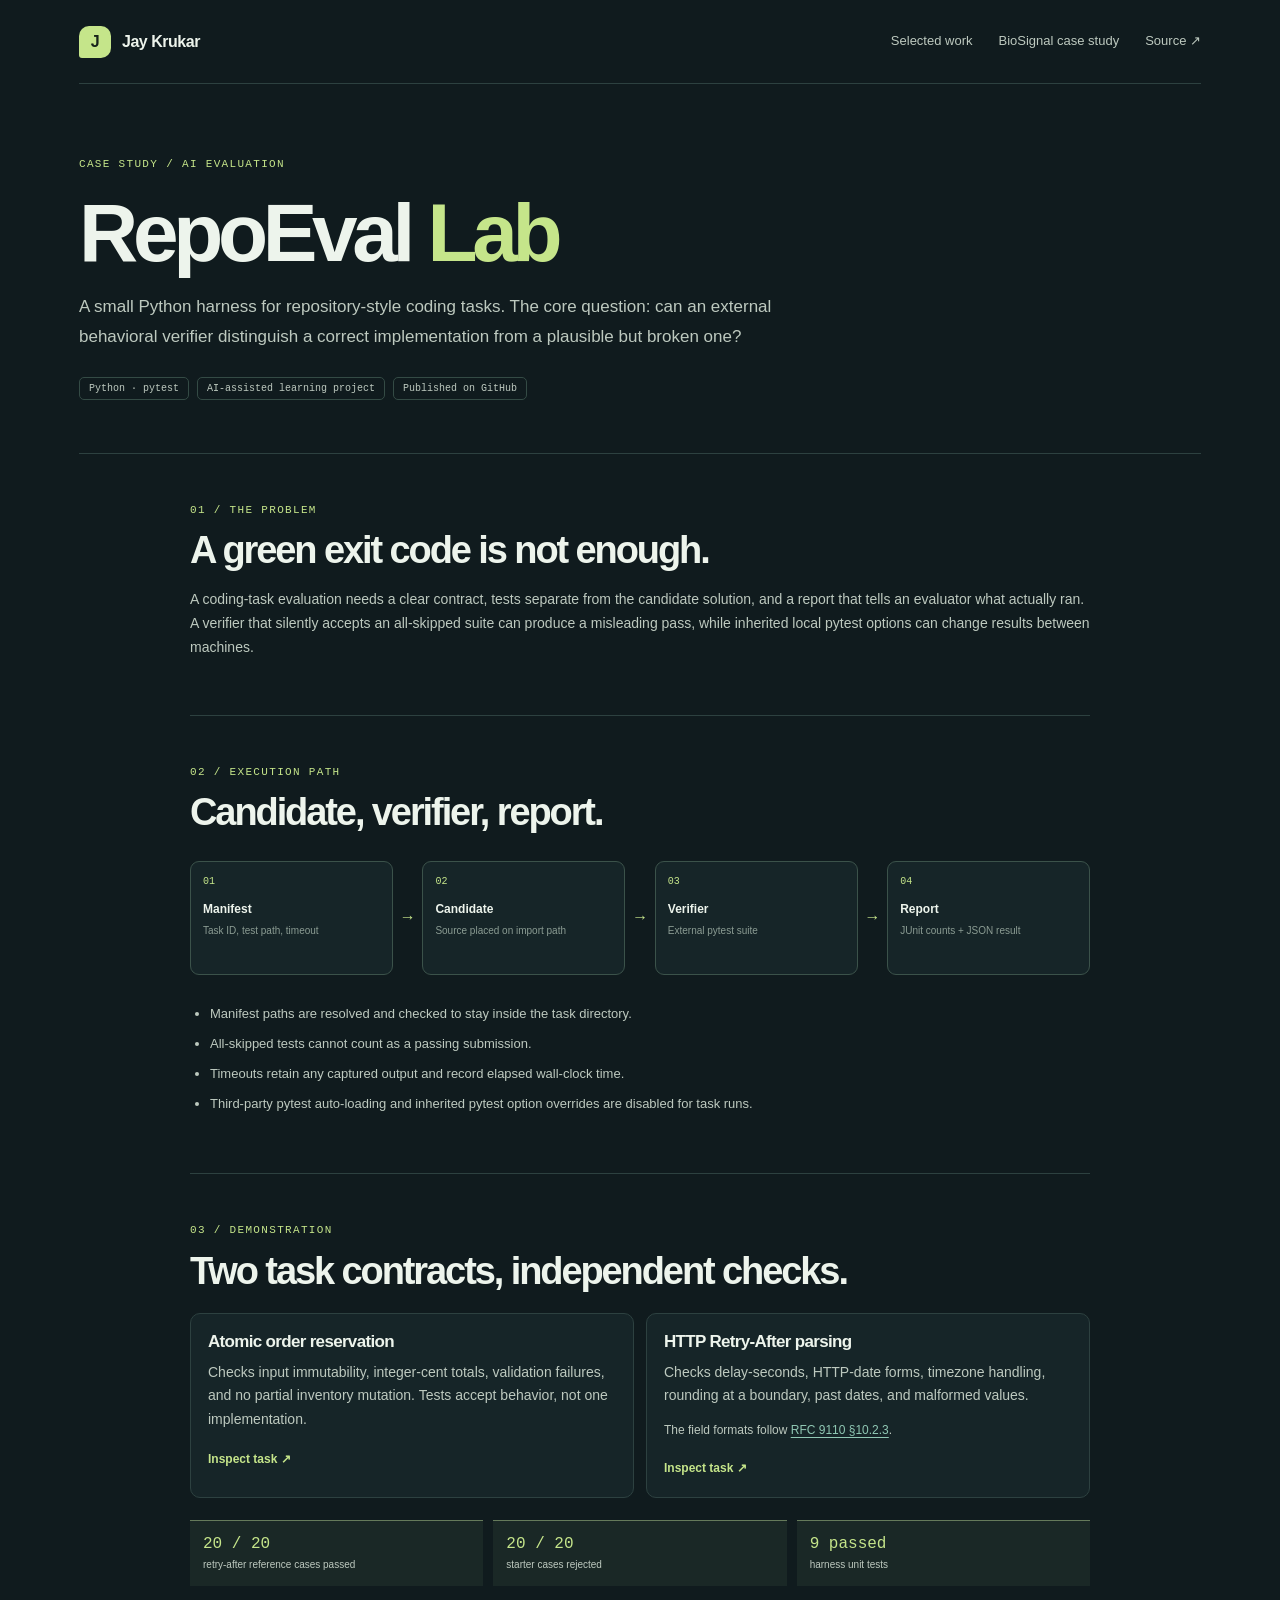
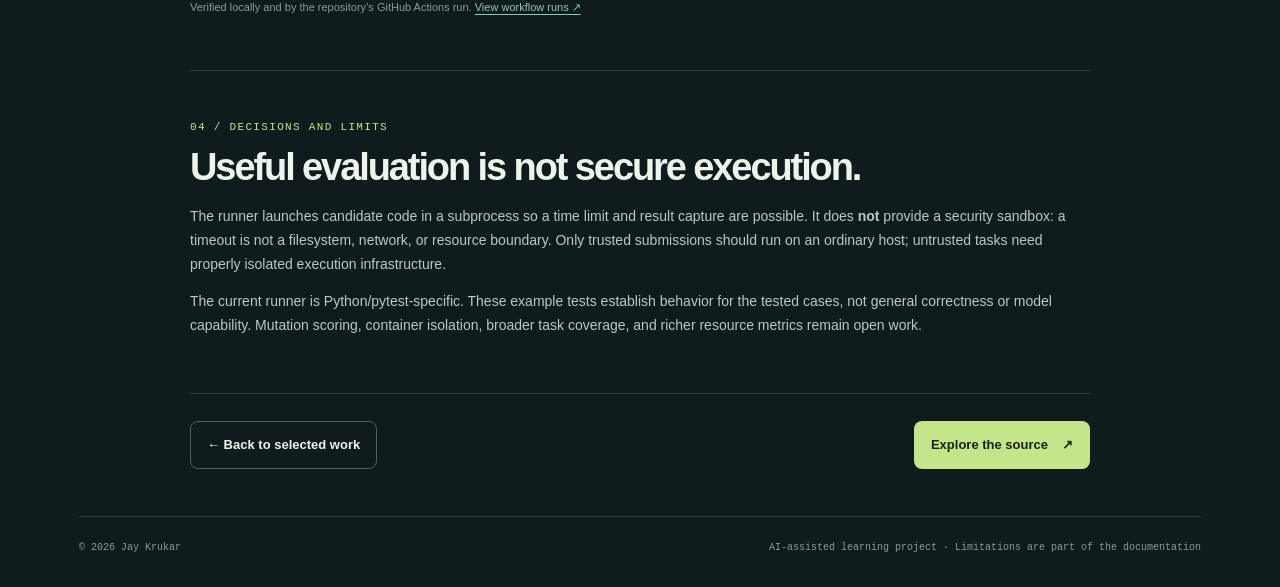
==== case-study-repoeval.html @ e74987b8 "Add technical case studies and portfolio refinements" ====
<!doctype html>
<html lang="en">
<head>
  <meta charset="utf-8">
  <meta name="viewport" content="width=device-width, initial-scale=1">
  <meta name="description" content="RepoEval Lab case study: a Python evaluation harness with external verifiers, timeout reporting, and independent coding tasks.">
  <meta name="theme-color" content="#101b1e">
  <meta property="og:type" content="article">
  <meta property="og:title" content="RepoEval Lab — Jay Krukar">
  <meta property="og:description" content="An inspectable coding-task verifier with independent tests and explicit limits.">
  <title>RepoEval Lab — Jay Krukar</title>
  <link rel="icon" href="favicon.svg" type="image/svg+xml">
  <link rel="canonical" href="https://jaykrukar.github.io/portfolio-site/case-study-repoeval.html">
  <link rel="stylesheet" href="styles.css">
</head>
<body>
  <a class="skip-link" href="#main">Skip to content</a>
  <div class="shell">
    <nav class="top-nav" aria-label="Primary navigation">
      <a class="brand" href="index.html"><span class="brand-mark" aria-hidden="true">J</span><span>Jay Krukar</span></a>
      <div class="nav-links"><a href="index.html#work">Selected work</a><a href="case-study-biosignal.html">BioSignal case study</a><a href="https://github.com/jaykrukar/repoeval-lab">Source ↗</a></div>
    </nav>
    <header class="case-hero">
      <p class="overline">Case study / AI evaluation</p>
      <h1>RepoEval <em>Lab</em></h1>
      <p class="lede">A small Python harness for repository-style coding tasks. The core question: can an external behavioral verifier distinguish a correct implementation from a plausible but broken one?</p>
      <div class="case-meta"><span>Python · pytest</span><span>AI-assisted learning project</span><span>Published on GitHub</span></div>
    </header>
    <main id="main" class="case-main">
      <section class="case-section">
        <p class="overline">01 / The problem</p>
        <h2>A green exit code is not enough.</h2>
        <p>A coding-task evaluation needs a clear contract, tests separate from the candidate solution, and a report that tells an evaluator what actually ran. A verifier that silently accepts an all-skipped suite can produce a misleading pass, while inherited local pytest options can change results between machines.</p>
      </section>
      <section class="case-section">
        <p class="overline">02 / Execution path</p>
        <h2>Candidate, verifier, report.</h2>
        <div class="flow" role="img" aria-label="Evaluation flow: task manifest and candidate directory enter a pytest subprocess, which produces a JUnit result and structured JSON report.">
          <div class="flow-step"><span>01</span><strong>Manifest</strong><small>Task ID, test path, timeout</small></div><span class="flow-arrow" aria-hidden="true">→</span>
          <div class="flow-step"><span>02</span><strong>Candidate</strong><small>Source placed on import path</small></div><span class="flow-arrow" aria-hidden="true">→</span>
          <div class="flow-step"><span>03</span><strong>Verifier</strong><small>External pytest suite</small></div><span class="flow-arrow" aria-hidden="true">→</span>
          <div class="flow-step"><span>04</span><strong>Report</strong><small>JUnit counts + JSON result</small></div>
        </div>
        <ul class="case-list">
          <li>Manifest paths are resolved and checked to stay inside the task directory.</li>
          <li>All-skipped tests cannot count as a passing submission.</li>
          <li>Timeouts retain any captured output and record elapsed wall-clock time.</li>
          <li>Third-party pytest auto-loading and inherited pytest option overrides are disabled for task runs.</li>
        </ul>
      </section>
      <section class="case-section">
        <p class="overline">03 / Demonstration</p>
        <h2>Two task contracts, independent checks.</h2>
        <div class="case-grid">
          <article class="case-card"><h3>Atomic order reservation</h3><p>Checks input immutability, integer-cent totals, validation failures, and no partial inventory mutation. Tests accept behavior, not one implementation.</p><a class="repo-link" href="https://github.com/jaykrukar/repoeval-lab/tree/main/examples/order-reservation">Inspect task ↗</a></article>
          <article class="case-card"><h3>HTTP Retry-After parsing</h3><p>Checks delay-seconds, HTTP-date forms, timezone handling, rounding at a boundary, past dates, and malformed values.</p><p class="source-note">The field formats follow <a href="https://www.rfc-editor.org/rfc/rfc9110.html#section-10.2.3">RFC 9110 §10.2.3</a>.</p><a class="repo-link" href="https://github.com/jaykrukar/repoeval-lab/tree/main/examples/retry-after">Inspect task ↗</a></article>
        </div>
        <div class="result-strip"><div><span class="result-value">20 / 20</span><span class="result-label">retry-after reference cases passed</span></div><div><span class="result-value">20 / 20</span><span class="result-label">starter cases rejected</span></div><div><span class="result-value">9 passed</span><span class="result-label">harness unit tests</span></div></div>
        <p class="source-note">Verified locally and by the repository’s GitHub Actions run. <a href="https://github.com/jaykrukar/repoeval-lab/actions">View workflow runs ↗</a></p>
      </section>
      <section class="case-section">
        <p class="overline">04 / Decisions and limits</p>
        <h2>Useful evaluation is not secure execution.</h2>
        <p>The runner launches candidate code in a subprocess so a time limit and result capture are possible. It does <strong>not</strong> provide a security sandbox: a timeout is not a filesystem, network, or resource boundary. Only trusted submissions should run on an ordinary host; untrusted tasks need properly isolated execution infrastructure.</p>
        <p>The current runner is Python/pytest-specific. These example tests establish behavior for the tested cases, not general correctness or model capability. Mutation scoring, container isolation, broader task coverage, and richer resource metrics remain open work.</p>
      </section>
      <div class="case-footer-links"><a class="button secondary" href="index.html#work">← Back to selected work</a><a class="button primary" href="https://github.com/jaykrukar/repoeval-lab">Explore the source <span aria-hidden="true">↗</span></a></div>
    </main>
    <footer><span>© <span id="year">2026</span> Jay Krukar</span><span>AI-assisted learning project · Limitations are part of the documentation</span></footer>
  </div>
  <script src="app.js" defer></script>
</body>
</html>
---- styles.css ----
:root {
  color-scheme: dark;
  --bg: #101b1e;
  --panel: #162528;
  --panel-raised: #1a2d2e;
  --text: #edf4ec;
  --muted: #bdc9bf;
  --soft: #8b9c93;
  --line: #2d4140;
  --accent: #c5e58a;
  --accent-deep: #20351f;
  --teal: #90c8b4;
  --mono: 'SFMono-Regular', Consolas, 'Liberation Mono', monospace;
  --sans: Inter, -apple-system, BlinkMacSystemFont, 'Segoe UI', sans-serif;
  --display: 'Avenir Next', Avenir, var(--sans);
  --radius: 18px;
}
* { box-sizing: border-box; }
html { scroll-behavior: smooth; scroll-padding-top: 24px; }
body { margin: 0; min-width: 320px; min-height: 100vh; background: var(--bg); color: var(--text); font: 16px/1.7 var(--sans); }
a { color: inherit; text-decoration: none; }
a:focus-visible, button:focus-visible { outline: 3px solid var(--accent); outline-offset: 4px; }
::selection { background: var(--accent); color: #132019; }
.shell { max-width: 1190px; margin: auto; padding: 0 34px; }
.skip-link { position: absolute; top: -60px; left: 14px; z-index: 20; padding: 10px 14px; border-radius: 7px; background: var(--accent); color: #142019; font-weight: 700; }
.skip-link:focus { top: 12px; }
.top-nav { min-height: 84px; display: flex; align-items: center; justify-content: space-between; gap: 24px; border-bottom: 1px solid var(--line); }
.brand { display: inline-flex; align-items: center; gap: 11px; font-family: var(--display); font-weight: 750; letter-spacing: -.03em; }
.brand-mark { display: grid; place-items: center; width: 32px; height: 32px; border-radius: 10px 10px 10px 3px; background: var(--accent); color: #17221a; font-weight: 800; }
.nav-links { display: flex; flex-wrap: wrap; gap: 26px; color: var(--muted); font-size: 13px; }
.nav-links a:hover, .text-link:hover { color: var(--accent); }
.hero { min-height: 570px; display: grid; grid-template-columns: minmax(0,1.5fr) minmax(260px,.7fr); gap: 65px; align-items: center; padding: 76px 0 92px; border-bottom: 1px solid var(--line); }
.hero-copy { max-width: 760px; }
.eyebrow, .overline, .mono-label { margin: 0; color: var(--accent); font: 500 11px/1.5 var(--mono); letter-spacing: .12em; text-transform: uppercase; }
.eyebrow { display: flex; align-items: center; gap: 10px; }
.status-dot { width: 7px; height: 7px; border-radius: 50%; background: var(--accent); box-shadow: 0 0 0 4px #c5e58a1e; }
h1, h2, h3 { font-family: var(--display); }
h1 { max-width: 780px; margin: 24px 0 21px; font-size: clamp(44px, 6.5vw, 76px); line-height: 1.04; letter-spacing: -.065em; font-weight: 700; }
h1 em { color: var(--accent); font-style: normal; }
.lede { max-width: 660px; color: var(--muted); font-size: 17px; line-height: 1.8; }
.cta-group { display: flex; flex-wrap: wrap; gap: 12px; margin: 27px 0 22px; }
.button { display: inline-flex; min-height: 48px; align-items: center; justify-content: center; gap: 14px; padding: 11px 16px; border: 1px solid transparent; border-radius: 8px; font-size: 13px; font-weight: 700; transition: background-color .18s, transform .18s; }
.button:hover { transform: translateY(-2px); }
.button.primary { background: var(--accent); color: #182219; }
.button.primary:hover { background: #d8f3a9; }
.button.secondary { border-color: #52625a; color: var(--text); }
.button.secondary:hover { background: var(--panel); }
.provenance-note { max-width: 650px; color: var(--soft); font-size: 12px; line-height: 1.7; }
.hero-note { align-self: center; border-top: 1px solid #71836e; border-bottom: 1px solid var(--line); padding: 22px 0 21px; }
.hero-note ol { padding: 0; margin: 15px 0 20px; list-style: none; }
.hero-note li { display: flex; gap: 13px; align-items: baseline; padding: 9px 0; color: var(--muted); font-size: 14px; }
.hero-note li span { color: var(--accent); font: 12px var(--mono); }
.hero-note-foot { max-width: 280px; margin: 0; color: var(--soft); font-size: 12px; }
.section { padding: 91px 0 96px; border-bottom: 1px solid var(--line); }
.section-heading { display: flex; align-items: end; justify-content: space-between; gap: 38px; margin-bottom: 28px; }
h2 { max-width: 720px; margin: 11px 0 0; font-size: clamp(30px, 4.3vw, 46px); line-height: 1.15; letter-spacing: -.055em; font-weight: 650; }
.small-intro { max-width: 320px; margin: 0 0 5px; color: var(--muted); font-size: 13px; }
.filters { display: flex; flex-wrap: wrap; gap: 8px; margin: 26px 0 3px; }
.filter { padding: 7px 12px; border: 1px solid #3d514c; border-radius: 999px; background: transparent; color: var(--muted); font: 12px var(--sans); cursor: pointer; }
.filter:hover { border-color: var(--accent); }
.filter.active { border-color: var(--accent); background: var(--accent); color: #172219; font-weight: 700; }
.filter-status { min-height: 18px; margin: 4px 0 14px; color: var(--soft); font-size: 11px; }
.project-grid { display: grid; grid-template-columns: repeat(2, minmax(0,1fr)); gap: 13px; }
.project-card { min-height: 288px; display: flex; flex-direction: column; padding: 25px; border: 1px solid var(--line); border-radius: var(--radius); background: linear-gradient(155deg, #1a292a, #142022 85%); transition: transform .18s, border-color .18s, background .18s; }
.project-card:hover { transform: translateY(-3px); border-color: #5d7868; background: linear-gradient(155deg, #203332, #172527 85%); }
.project-card[hidden] { display: none; }
.project-card.featured { min-height: 315px; border-color: #3d5650; }
.card-top { display: flex; justify-content: space-between; gap: 12px; align-items: center; }
.pill { color: var(--teal); font: 11px var(--mono); }
.card-index { color: #7e9383; font: 12px var(--mono); }
h3 { margin: 19px 0 8px; font-size: 22px; line-height: 1.25; letter-spacing: -.04em; font-weight: 650; }
.project-card p { max-width: 510px; margin: 0 0 18px; color: var(--muted); font-size: 13px; line-height: 1.75; }
.tags { display: flex; flex-wrap: wrap; gap: 6px; margin-top: auto; margin-bottom: 17px; }
.tags span { padding: 3px 8px; border: 1px solid #304643; border-radius: 5px; color: #b6c9bc; font: 10px var(--mono); }
.card-links { display: flex; flex-wrap: wrap; gap: 18px; align-items: center; }
.repo-link { color: var(--accent); font-size: 12px; font-weight: 700; }
.text-link { color: var(--muted); font-size: 12px; font-weight: 600; }
.approach-section { display: grid; grid-template-columns: .8fr 1.4fr; gap: 55px; }
.approach-grid { display: grid; grid-template-columns: repeat(3,minmax(0,1fr)); gap: 18px; }
.approach-grid article { border-top: 1px solid #627466; padding-top: 17px; }
.approach-number { color: var(--accent); font: 11px var(--mono); }
.approach-grid h3 { margin: 15px 0 6px; font-size: 16px; }
.approach-grid p { margin: 0; color: var(--muted); font-size: 12px; line-height: 1.75; }
.about-section { display: grid; grid-template-columns: .8fr 1.4fr; gap: 55px; }
.about-copy { color: var(--muted); font-size: 14px; }
.about-copy > p:first-child { margin-top: 0; }
.facts { margin: 25px 0; border-top: 1px solid var(--line); }
.facts div { display: grid; grid-template-columns: 105px 1fr; gap: 16px; padding: 12px 0; border-bottom: 1px solid var(--line); }
.facts dt { color: var(--accent); font: 11px var(--mono); text-transform: uppercase; }
.facts dd { margin: 0; color: var(--muted); font-size: 13px; }
.contact-section { margin: 67px 0 75px; padding: 49px 30px; border: 1px solid #46594e; border-radius: var(--radius); background: radial-gradient(ellipse at 80% 0%, #364839 0, transparent 62%), #182626; text-align: center; }
.contact-section h2 { margin: 10px auto; }
.contact-section p:not(.overline) { margin: 10px auto 20px; color: var(--muted); font-size: 13px; }
footer { display: flex; justify-content: space-between; gap: 24px; padding: 23px 0 31px; border-top: 1px solid var(--line); color: var(--soft); font: 10px/1.6 var(--mono); }

@media (max-width: 850px) {
  .shell { padding: 0 23px; }
  .hero { min-height: 0; grid-template-columns: 1fr; gap: 30px; padding: 72px 0; }
  .hero-note { width: 100%; }
  .hero-note ol { display: grid; grid-template-columns: repeat(3,1fr); gap: 12px; }
  .hero-note li { display: block; }
  .hero-note li span { display: block; margin-bottom: 4px; }
  .section { padding: 69px 0 72px; }
  .section-heading { display: block; }
  .small-intro { margin-top: 13px; }
  .approach-section, .about-section { grid-template-columns: 1fr; gap: 24px; }
}
@media (max-width: 560px) {
  .shell { padding: 0 17px; }
  .top-nav { min-height: 72px; align-items: flex-start; flex-direction: column; justify-content: center; gap: 8px; }
  .nav-links { gap: 14px; font-size: 11px; }
  .hero { padding: 53px 0; }
  h1 { font-size: clamp(42px, 13vw, 59px); }
  .lede { font-size: 15px; }
  .hero-note ol { grid-template-columns: 1fr; gap: 2px; }
  .hero-note li { display: flex; }
  .hero-note li span { margin: 0; }
  .project-grid, .approach-grid { grid-template-columns: 1fr; }
  .project-card, .project-card.featured { min-height: 0; padding: 21px; }
  .facts div { grid-template-columns: 78px 1fr; gap: 12px; }
  .contact-section { margin: 45px 0 53px; padding: 37px 18px; }
  footer { flex-direction: column; gap: 7px; }
}
@media (prefers-reduced-motion: reduce) {
  html { scroll-behavior: auto; }
  *, *::before, *::after { transition-duration: .01ms !important; animation-duration: .01ms !important; }
}

.case-hero { padding: 72px 0 53px; border-bottom: 1px solid var(--line); }
.case-hero h1 { margin: 17px 0 16px; font-size: clamp(50px, 8vw, 82px); }
.case-hero h1 em { color: var(--accent); font-style: normal; }
.case-hero .lede { max-width: 760px; }
.case-meta { display: flex; flex-wrap: wrap; gap: 8px; margin-top: 24px; }
.case-meta span { padding: 5px 9px; border: 1px solid #344b45; border-radius: 5px; color: var(--muted); font: 10px var(--mono); }
.scope-banner { max-width: 800px; margin: 21px 0 0; padding: 12px 15px; border-left: 2px solid var(--accent); background: #c5e58a0b; color: var(--muted); font-size: 12px; }
.case-main { max-width: 900px; margin: 0 auto; }
.case-section { padding: 48px 0 41px; border-bottom: 1px solid var(--line); }
.case-section h2 { max-width: 740px; margin: 11px 0 15px; font-size: clamp(27px,4vw,38px); }
.case-section p:not(.overline):not(.source-note):not(.scope-banner) { color: var(--muted); font-size: 14px; }
.flow { display: grid; grid-template-columns: minmax(0,1fr) auto minmax(0,1fr) auto minmax(0,1fr) auto minmax(0,1fr); gap: 10px; align-items: stretch; margin: 26px 0 24px; }
.flow-step { min-height: 114px; display: flex; flex-direction: column; align-items: flex-start; padding: 14px 12px; border: 1px solid #3b524a; border-radius: 9px; background: var(--panel); }
.flow-step > span { color: var(--accent); font: 10px var(--mono); }
.flow-step strong { margin-top: 12px; font-size: 12px; }
.flow-step small { margin-top: 5px; color: var(--soft); font-size: 10px; line-height: 1.45; }
.flow-arrow { align-self: center; color: var(--accent); font: 16px var(--mono); }
.case-list { padding-left: 20px; color: var(--muted); font-size: 13px; }
.case-list li { padding: 4px 0; }
.case-grid { display: grid; grid-template-columns: repeat(2,minmax(0,1fr)); gap: 12px; margin: 20px 0; }
.case-card { padding: 17px; border: 1px solid var(--line); border-radius: 10px; background: var(--panel); }
.case-card h3 { margin: 0 0 8px; font-size: 17px; }
.case-card p { margin: 0 0 12px; color: var(--muted); font-size: 12px; }
.source-note { margin: 12px 0; color: var(--soft); font-size: 11px; }
.source-note a { color: var(--teal); text-decoration: underline; text-underline-offset: 3px; }
.result-strip, .metrics-grid { display: grid; grid-template-columns: repeat(3,minmax(0,1fr)); gap: 10px; margin: 22px 0 12px; }
.result-strip div, .metrics-grid div { display: flex; flex-direction: column; gap: 5px; padding: 14px 13px; border-top: 1px solid #657a5b; background: #1a2826; }
.result-value, .metric-number { color: var(--accent); font: 16px var(--mono); }
.metric-number { font-size: 24px; letter-spacing: -.06em; }
.result-label, .metric-label { color: var(--muted); font-size: 10px; line-height: 1.45; }
.case-footer-links { display: flex; justify-content: space-between; flex-wrap: wrap; gap: 12px; padding: 27px 0 47px; }
@media (max-width: 760px) {
  .flow { grid-template-columns: 1fr; }
  .flow-step { min-height: 0; }
  .flow-step strong { margin-top: 6px; }
  .flow-arrow { transform: rotate(90deg); justify-self: center; }
}
@media (max-width: 560px) {
  .case-hero { padding: 52px 0 37px; }
  .case-section { padding: 37px 0 31px; }
  .case-grid, .result-strip, .metrics-grid { grid-template-columns: 1fr; }
  .result-strip div, .metrics-grid div { min-height: 72px; }
}
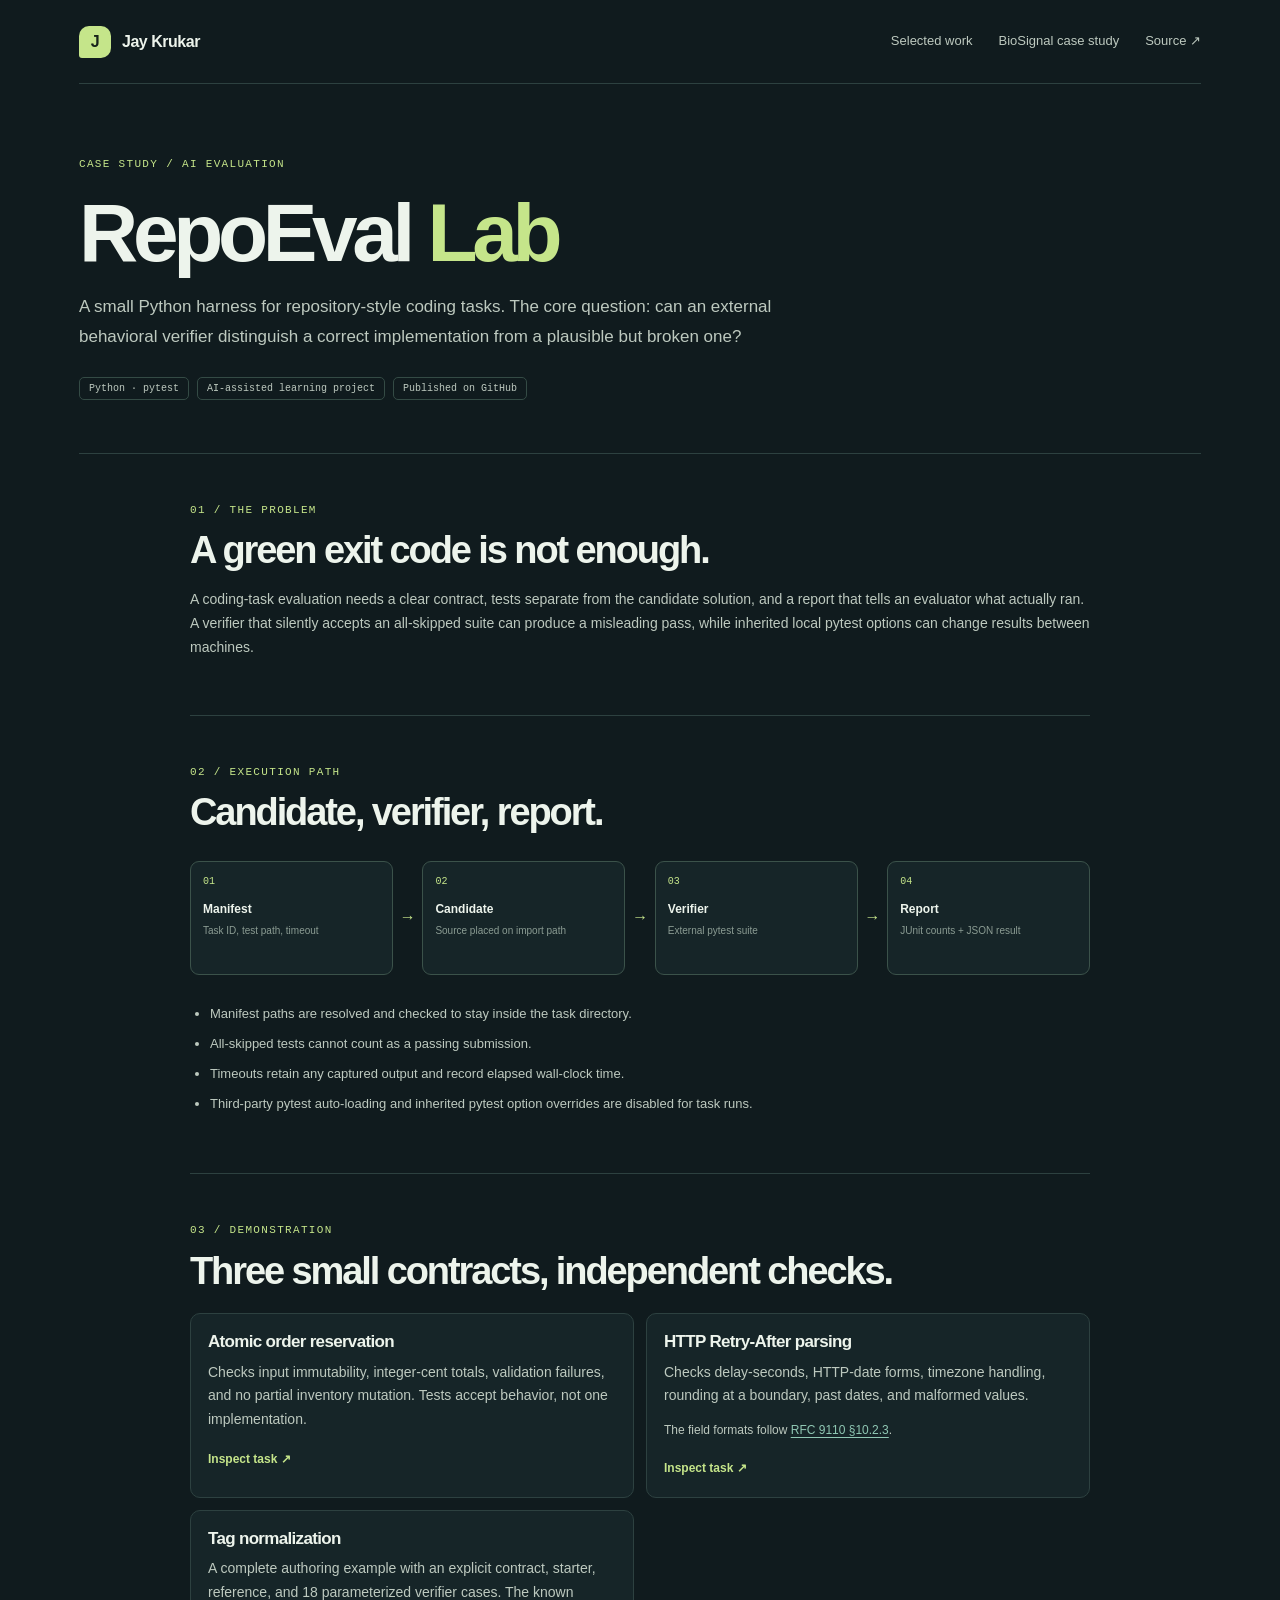
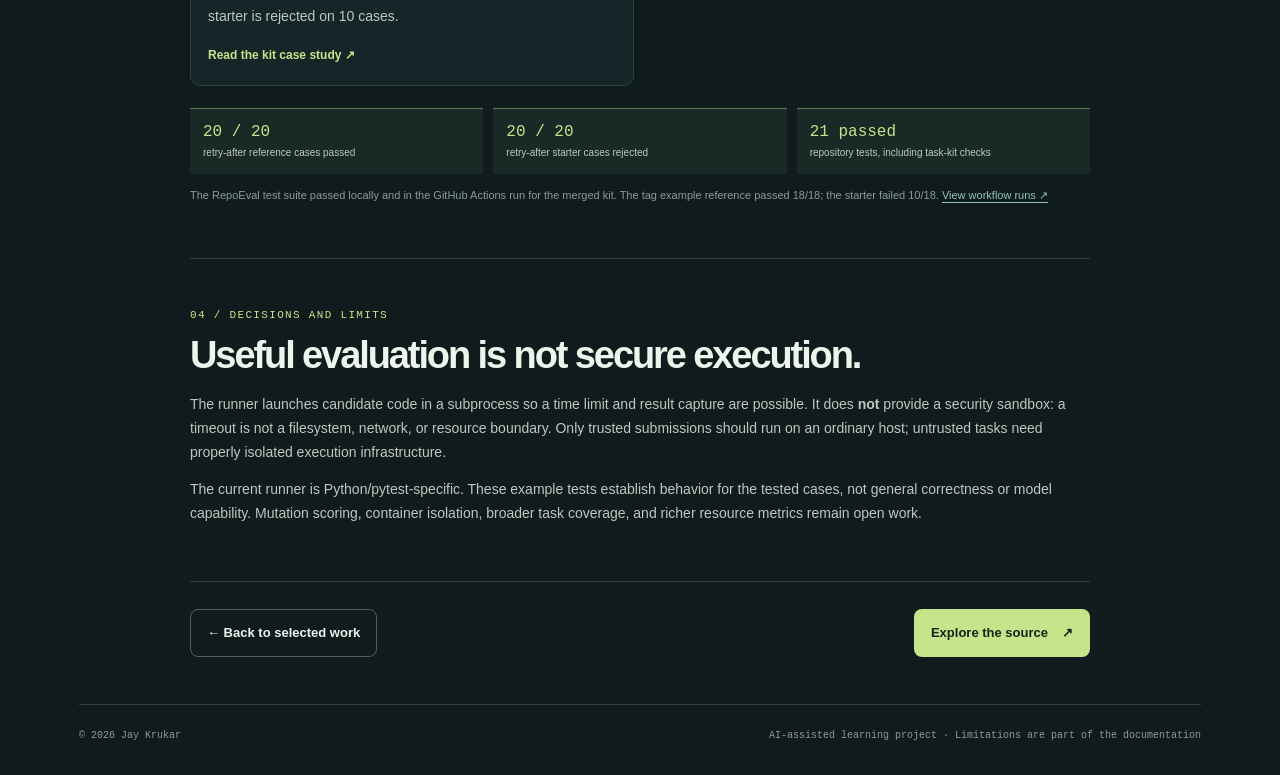
==== commit 7194f01a: "Showcase the coding task authoring kit" ====
--- a/case-study-repoeval.html
+++ b/case-study-repoeval.html
@@ -50,13 +50,14 @@
       </section>
       <section class="case-section">
         <p class="overline">03 / Demonstration</p>
-        <h2>Two task contracts, independent checks.</h2>
+        <h2>Three small contracts, independent checks.</h2>
         <div class="case-grid">
           <article class="case-card"><h3>Atomic order reservation</h3><p>Checks input immutability, integer-cent totals, validation failures, and no partial inventory mutation. Tests accept behavior, not one implementation.</p><a class="repo-link" href="https://github.com/jaykrukar/repoeval-lab/tree/main/examples/order-reservation">Inspect task ↗</a></article>
           <article class="case-card"><h3>HTTP Retry-After parsing</h3><p>Checks delay-seconds, HTTP-date forms, timezone handling, rounding at a boundary, past dates, and malformed values.</p><p class="source-note">The field formats follow <a href="https://www.rfc-editor.org/rfc/rfc9110.html#section-10.2.3">RFC 9110 §10.2.3</a>.</p><a class="repo-link" href="https://github.com/jaykrukar/repoeval-lab/tree/main/examples/retry-after">Inspect task ↗</a></article>
+          <article class="case-card"><h3>Tag normalization</h3><p>A complete authoring example with an explicit contract, starter, reference, and 18 parameterized verifier cases. The known starter is rejected on 10 cases.</p><a class="repo-link" href="task-authoring-kit.html">Read the kit case study ↗</a></article>
         </div>
-        <div class="result-strip"><div><span class="result-value">20 / 20</span><span class="result-label">retry-after reference cases passed</span></div><div><span class="result-value">20 / 20</span><span class="result-label">starter cases rejected</span></div><div><span class="result-value">9 passed</span><span class="result-label">harness unit tests</span></div></div>
-        <p class="source-note">Verified locally and by the repository’s GitHub Actions run. <a href="https://github.com/jaykrukar/repoeval-lab/actions">View workflow runs ↗</a></p>
+        <div class="result-strip"><div><span class="result-value">20 / 20</span><span class="result-label">retry-after reference cases passed</span></div><div><span class="result-value">20 / 20</span><span class="result-label">retry-after starter cases rejected</span></div><div><span class="result-value">21 passed</span><span class="result-label">repository tests, including task-kit checks</span></div></div>
+        <p class="source-note">The RepoEval test suite passed locally and in the GitHub Actions run for the merged kit. The tag example reference passed 18/18; the starter failed 10/18. <a href="https://github.com/jaykrukar/repoeval-lab/actions">View workflow runs ↗</a></p>
       </section>
       <section class="case-section">
         <p class="overline">04 / Decisions and limits</p>
--- a/styles.css
+++ b/styles.css
@@ -70,6 +70,13 @@
 .card-index { color: #7e9383; font: 12px var(--mono); }
 h3 { margin: 19px 0 8px; font-size: 22px; line-height: 1.25; letter-spacing: -.04em; font-weight: 650; }
 .project-card p { max-width: 510px; margin: 0 0 18px; color: var(--muted); font-size: 13px; line-height: 1.75; }
+.toolkit-section { display: grid; grid-template-columns: minmax(0,1.2fr) minmax(280px,.8fr); align-items: center; gap: 58px; }
+.toolkit-copy > p:not(.overline):not(.provenance-note) { max-width: 670px; color: var(--muted); font-size: 14px; }
+.toolkit-list { padding-left: 20px; color: var(--muted); font-size: 13px; }
+.toolkit-list li { padding: 5px 0; }
+.toolkit-terminal { padding: 21px; border: 1px solid #3d5650; border-radius: 13px; background: linear-gradient(150deg, #1c2d2c, #131f21); }
+.toolkit-terminal pre { overflow-x: auto; margin: 17px 0 13px; color: #e2efda; font: 12px/1.8 var(--mono); }
+.toolkit-terminal p:last-child { margin: 0; color: var(--soft); font-size: 11px; }
 .tags { display: flex; flex-wrap: wrap; gap: 6px; margin-top: auto; margin-bottom: 17px; }
 .tags span { padding: 3px 8px; border: 1px solid #304643; border-radius: 5px; color: #b6c9bc; font: 10px var(--mono); }
 .card-links { display: flex; flex-wrap: wrap; gap: 18px; align-items: center; }
@@ -103,7 +110,7 @@
   .section { padding: 69px 0 72px; }
   .section-heading { display: block; }
   .small-intro { margin-top: 13px; }
-  .approach-section, .about-section { grid-template-columns: 1fr; gap: 24px; }
+  .approach-section, .about-section, .toolkit-section { grid-template-columns: 1fr; gap: 24px; }
 }
 @media (max-width: 560px) {
   .shell { padding: 0 17px; }
